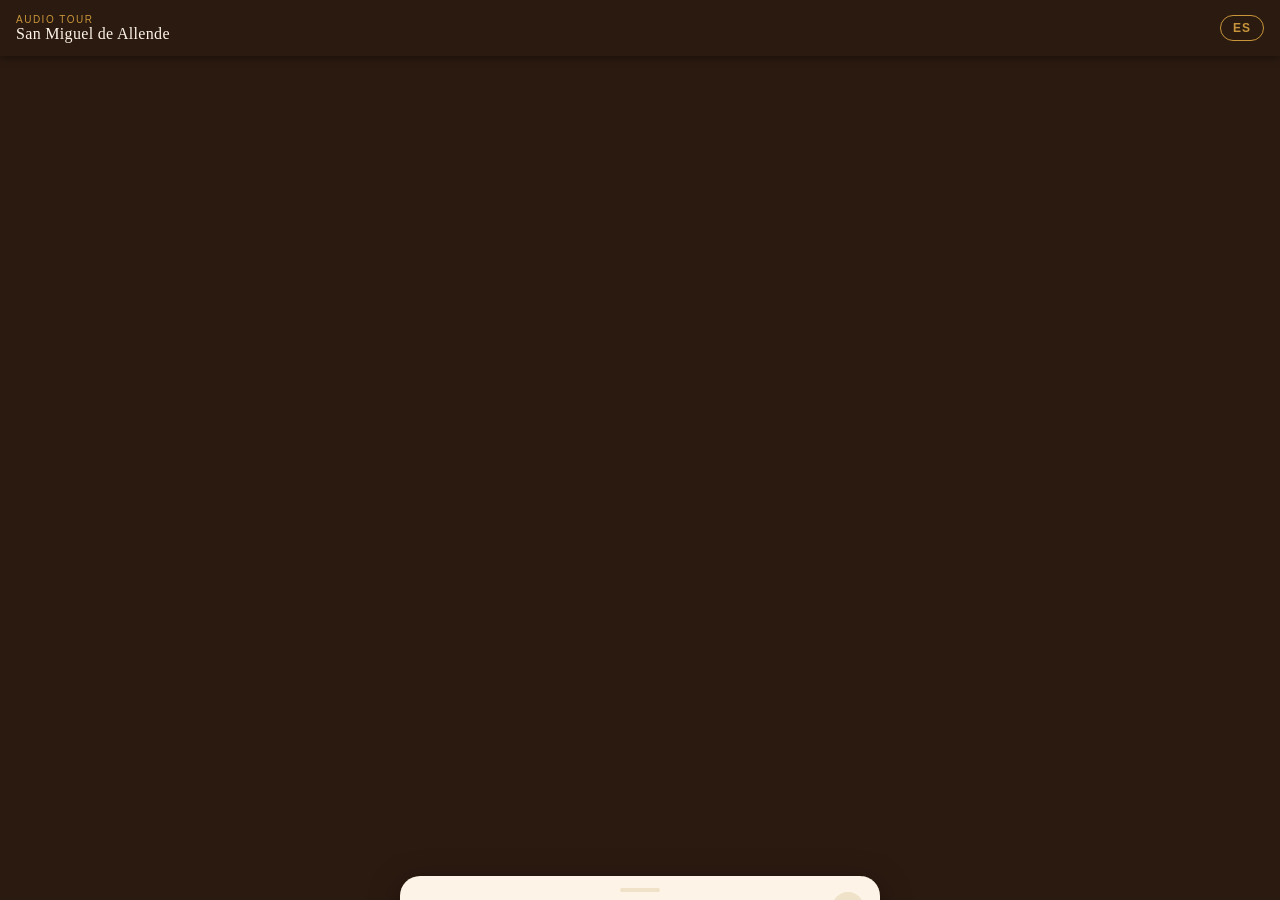
==== index.html @ 324f8713 "'Initial'" ====
<!DOCTYPE html>
<html lang="en">
<head>
  <meta charset="UTF-8" />
  <meta name="viewport" content="width=device-width, initial-scale=1.0" />
  <title>San Miguel de Allende Audio Tour</title>

  <!-- Leaflet map library (free, no API key required) -->
  <link rel="stylesheet" href="https://unpkg.com/leaflet@1.9.4/dist/leaflet.css" />

  <link rel="stylesheet" href="style.css" />
</head>
<body>

  <!-- ── Header ────────────────────────────────────────────────── -->
  <header id="site-header">
    <div id="header-title">
      <span id="header-eyebrow">Audio Tour</span>
      <h1 id="header-name">San Miguel de Allende</h1>
    </div>
    <button id="lang-toggle" aria-label="Switch to Spanish">ES</button>
  </header>

  <!-- ── Map ───────────────────────────────────────────────────── -->
  <div id="map"></div>

  <!-- ── Bottom sheet (slides up when a pin is tapped) ─────────── -->
  <div id="bottom-sheet" aria-hidden="true" role="dialog" aria-label="Stop details">
    <div id="sheet-handle"></div>

    <button id="close-btn" aria-label="Close">&#x2715;</button>

    <div id="sheet-scroll">
      <img id="stop-image" src="" alt="" />

      <div id="stop-info">
        <p id="stop-number"></p>
        <h2 id="stop-name"></h2>
        <p id="stop-description"></p>
      </div>

      <div id="audio-wrap">
        <audio id="audio-player" controls preload="none">
          Your browser does not support audio playback.
        </audio>
      </div>
    </div>
  </div>

  <!-- Overlay to close sheet by tapping outside -->
  <div id="overlay"></div>

  <!-- Tour data -->
  <script src="stops.js"></script>
  <!-- Leaflet map library -->
  <script src="https://unpkg.com/leaflet@1.9.4/dist/leaflet.js"></script>
  <!-- App logic -->
  <script src="app.js"></script>
</body>
</html>
---- style.css ----
/* ─────────────────────────────────────────────────────────────────
   San Miguel de Allende Audio Tour — Stylesheet
   Mobile-first. Warm colonial palette.
───────────────────────────────────────────────────────────────── */

/* ── Custom properties ──────────────────────────────────────── */
:root {
  --terracotta:   #B85C38;
  --terracotta-dk:#8F4228;
  --cream:        #FDF4E7;
  --parchment:    #F0E2C8;
  --stone:        #7A6652;
  --dark:         #2B1A10;
  --gold:         #C8953A;
  --white:        #FFFFFF;

  --header-h:     56px;
  --sheet-radius: 20px;
  --transition:   0.3s ease;
}

/* ── Reset & base ───────────────────────────────────────────── */
*, *::before, *::after {
  box-sizing: border-box;
  margin: 0;
  padding: 0;
}

html, body {
  height: 100%;
  font-family: Georgia, 'Times New Roman', serif;
  background: var(--dark);
  color: var(--dark);
  overflow: hidden; /* prevent body scroll; sheet scrolls internally */
}

/* ── Header ─────────────────────────────────────────────────── */
#site-header {
  position: fixed;
  top: 0;
  left: 0;
  right: 0;
  height: var(--header-h);
  background: var(--dark);
  display: flex;
  align-items: center;
  justify-content: space-between;
  padding: 0 16px;
  z-index: 1000;
  box-shadow: 0 2px 8px rgba(0,0,0,0.4);
}

#header-eyebrow {
  display: block;
  font-family: Arial, Helvetica, sans-serif;
  font-size: 10px;
  letter-spacing: 0.15em;
  text-transform: uppercase;
  color: var(--gold);
}

#header-name {
  font-size: 16px;
  font-weight: normal;
  color: var(--cream);
  letter-spacing: 0.02em;
}

#lang-toggle {
  background: transparent;
  border: 1px solid var(--gold);
  color: var(--gold);
  font-family: Arial, Helvetica, sans-serif;
  font-size: 12px;
  font-weight: bold;
  letter-spacing: 0.08em;
  padding: 5px 12px;
  border-radius: 20px;
  cursor: pointer;
  transition: background var(--transition), color var(--transition);
  flex-shrink: 0;
}

#lang-toggle:hover,
#lang-toggle:focus {
  background: var(--gold);
  color: var(--dark);
  outline: none;
}

/* ── Map ────────────────────────────────────────────────────── */
#map {
  position: fixed;
  top: var(--header-h);
  left: 0;
  right: 0;
  bottom: 0;
  z-index: 1;
}

/* ── Custom map pins ────────────────────────────────────────── */
.stop-pin {
  background: none !important;
  border: none !important;
}

.pin-inner {
  width: 36px;
  height: 36px;
  background: var(--terracotta);
  border: 3px solid var(--white);
  border-radius: 50%;
  display: flex;
  align-items: center;
  justify-content: center;
  font-family: Arial, Helvetica, sans-serif;
  font-size: 14px;
  font-weight: bold;
  color: var(--white);
  box-shadow: 0 2px 8px rgba(0,0,0,0.4);
  cursor: pointer;
  transition: transform 0.15s ease, background 0.15s ease;
}

.pin-inner:hover,
.pin-inner.active {
  transform: scale(1.2);
  background: var(--terracotta-dk);
}

/* ── Overlay (dims map when sheet is open) ──────────────────── */
#overlay {
  position: fixed;
  inset: 0;
  background: rgba(0,0,0,0.35);
  z-index: 50;
  opacity: 0;
  pointer-events: none;
  transition: opacity var(--transition);
}

#overlay.visible {
  opacity: 1;
  pointer-events: auto;
}

/* ── Bottom sheet ───────────────────────────────────────────── */
#bottom-sheet {
  position: fixed;
  left: 0;
  right: 0;
  bottom: 0;
  z-index: 100;
  background: var(--cream);
  border-radius: var(--sheet-radius) var(--sheet-radius) 0 0;
  box-shadow: 0 -4px 24px rgba(0,0,0,0.3);

  /* Hidden state: translated off-screen */
  transform: translateY(100%);
  transition: transform var(--transition);

  /* Max height so it doesn't cover the whole screen */
  max-height: calc(100vh - var(--header-h) - 40px);
  display: flex;
  flex-direction: column;
}

#bottom-sheet.open {
  transform: translateY(0);
}

/* Drag handle visual */
#sheet-handle {
  width: 40px;
  height: 4px;
  background: var(--parchment);
  border-radius: 2px;
  margin: 12px auto 0;
  flex-shrink: 0;
}

/* Close button */
#close-btn {
  position: absolute;
  top: 16px;
  right: 16px;
  background: var(--parchment);
  border: none;
  width: 32px;
  height: 32px;
  border-radius: 50%;
  font-size: 14px;
  color: var(--stone);
  cursor: pointer;
  display: flex;
  align-items: center;
  justify-content: center;
  transition: background var(--transition);
  z-index: 1;
}

#close-btn:hover {
  background: var(--parchment);
  color: var(--dark);
}

/* Scrollable content area */
#sheet-scroll {
  overflow-y: auto;
  -webkit-overflow-scrolling: touch;
  flex: 1;
  padding-bottom: env(safe-area-inset-bottom, 16px);
}

/* Stop photo */
#stop-image {
  width: 100%;
  height: 180px;
  object-fit: cover;
  display: none; /* shown by JS only when src is set */
  background: var(--parchment);
}

/* Text info */
#stop-info {
  padding: 20px 20px 8px;
}

#stop-number {
  font-family: Arial, Helvetica, sans-serif;
  font-size: 11px;
  letter-spacing: 0.12em;
  text-transform: uppercase;
  color: var(--terracotta);
  display: block;
  margin-bottom: 6px;
}

#stop-name {
  font-size: 22px;
  font-weight: normal;
  color: var(--dark);
  line-height: 1.25;
  margin-bottom: 12px;
}

#stop-description {
  font-size: 15px;
  line-height: 1.65;
  color: var(--stone);
}

/* Audio player */
#audio-wrap {
  padding: 16px 20px 20px;
}

#audio-player {
  width: 100%;
  height: 44px;
  border-radius: 8px;
  accent-color: var(--terracotta);
}

/* ── Desktop: constrain sheet width ────────────────────────── */
@media (min-width: 600px) {
  #bottom-sheet {
    left: 50%;
    right: auto;
    width: 480px;
    transform: translateX(-50%) translateY(100%);
    border-radius: var(--sheet-radius);
    bottom: 24px;
    box-shadow: 0 8px 32px rgba(0,0,0,0.35);
  }

  #bottom-sheet.open {
    transform: translateX(-50%) translateY(0);
  }
}

/* ── Leaflet attribution ────────────────────────────────────── */
.leaflet-control-attribution {
  font-size: 10px !important;
}
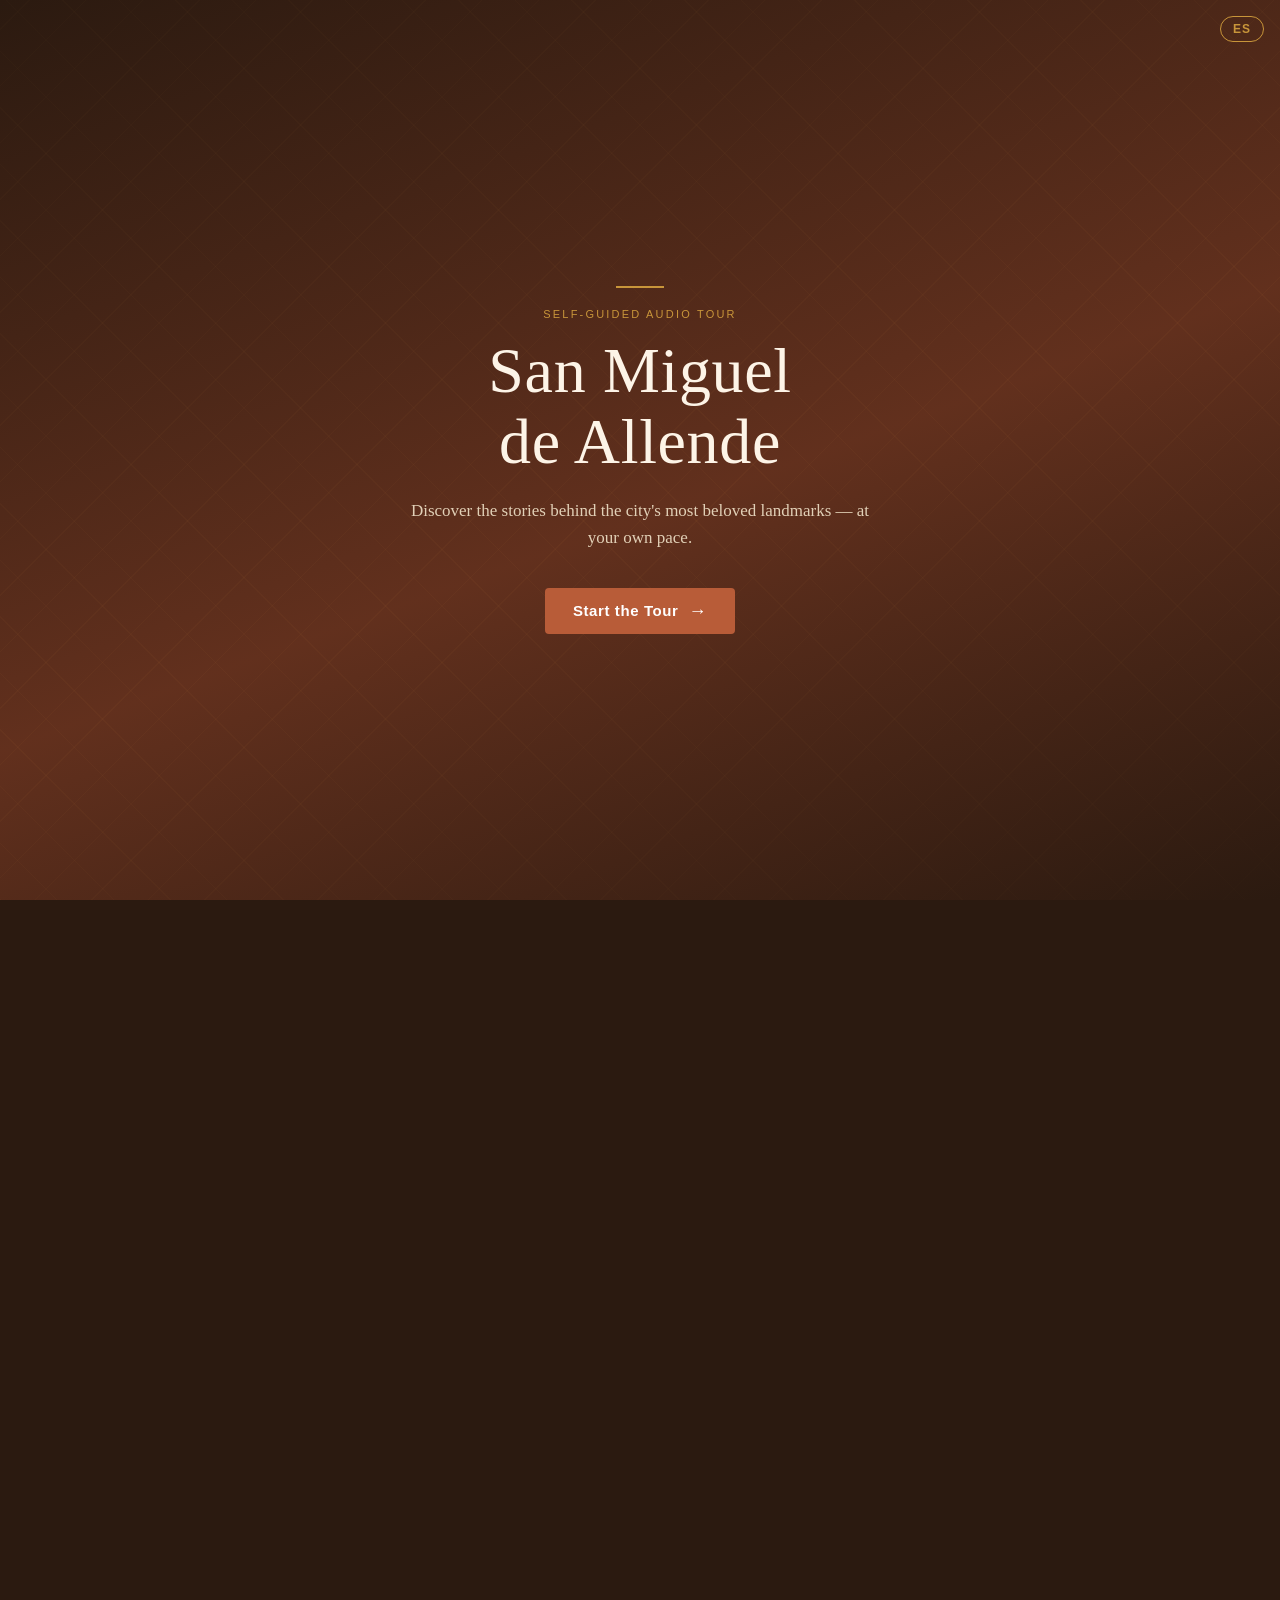
==== commit fce9ad8e: "'Landing page'" ====
--- a/index.html
+++ b/index.html
@@ -4,57 +4,78 @@
   <meta charset="UTF-8" />
   <meta name="viewport" content="width=device-width, initial-scale=1.0" />
   <title>San Miguel de Allende Audio Tour</title>
-
-  <!-- Leaflet map library (free, no API key required) -->
-  <link rel="stylesheet" href="https://unpkg.com/leaflet@1.9.4/dist/leaflet.css" />
-
   <link rel="stylesheet" href="style.css" />
 </head>
-<body>
+<body class="landing">
 
-  <!-- ── Header ────────────────────────────────────────────────── -->
-  <header id="site-header">
-    <div id="header-title">
-      <span id="header-eyebrow">Audio Tour</span>
-      <h1 id="header-name">San Miguel de Allende</h1>
+  <!-- ── Language toggle ──────────────────────────────────────── -->
+  <button id="lang-toggle-landing" aria-label="Switch to Spanish">ES</button>
+
+  <!-- ── Hero ─────────────────────────────────────────────────── -->
+  <section id="hero">
+    <div id="hero-inner">
+      <p class="lp-eyebrow" data-en="Self-Guided Audio Tour" data-es="Audioguía Autoguiada">Self-Guided Audio Tour</p>
+      <h1 id="hero-title">San Miguel<br>de Allende</h1>
+      <p id="hero-tagline"
+         data-en="Discover the stories behind the city's most beloved landmarks — at your own pace."
+         data-es="Descubre las historias detrás de los monumentos más queridos de la ciudad — a tu propio ritmo.">
+        Discover the stories behind the city's most beloved landmarks — at your own pace.
+      </p>
+      <a href="map.html" id="start-btn" class="lp-btn-primary">
+        <span data-en="Start the Tour" data-es="Comenzar el Tour">Start the Tour</span>
+        <span class="btn-arrow">&#8594;</span>
+      </a>
     </div>
-    <button id="lang-toggle" aria-label="Switch to Spanish">ES</button>
-  </header>
+  </section>
 
-  <!-- ── Map ───────────────────────────────────────────────────── -->
-  <div id="map"></div>
+  <!-- ── Stops preview ─────────────────────────────────────────── -->
+  <section id="stops-preview">
+    <p class="lp-eyebrow lp-eyebrow--dark"
+       data-en="Featured Stops" data-es="Paradas Destacadas">Featured Stops</p>
+    <h2 id="preview-heading"
+        data-en="What you'll explore" data-es="Lo que explorarás">What you'll explore</h2>
 
-  <!-- ── Bottom sheet (slides up when a pin is tapped) ─────────── -->
-  <div id="bottom-sheet" aria-hidden="true" role="dialog" aria-label="Stop details">
-    <div id="sheet-handle"></div>
+    <div id="stop-cards"></div>
 
-    <button id="close-btn" aria-label="Close">&#x2715;</button>
+    <a href="map.html" class="lp-btn-secondary">
+      <span data-en="Open the Map" data-es="Abrir el Mapa">Open the Map</span>
+    </a>
+  </section>
 
-    <div id="sheet-scroll">
-      <img id="stop-image" src="" alt="" />
-
-      <div id="stop-info">
-        <p id="stop-number"></p>
-        <h2 id="stop-name"></h2>
-        <p id="stop-description"></p>
+  <!-- ── How it works ──────────────────────────────────────────── -->
+  <section id="how-it-works">
+    <p class="lp-eyebrow"
+       data-en="How It Works" data-es="Cómo Funciona">How It Works</p>
+    <div id="steps">
+      <div class="step">
+        <div class="step-icon">&#128205;</div>
+        <p class="step-text"
+           data-en="Tap any pin on the map" data-es="Toca cualquier pin en el mapa">Tap any pin on the map</p>
       </div>
-
-      <div id="audio-wrap">
-        <audio id="audio-player" controls preload="none">
-          Your browser does not support audio playback.
-        </audio>
+      <div class="step-divider"></div>
+      <div class="step">
+        <div class="step-icon">&#127911;</div>
+        <p class="step-text"
+           data-en="Listen to the audio description" data-es="Escucha la descripción de audio">Listen to the audio description</p>
+      </div>
+      <div class="step-divider"></div>
+      <div class="step">
+        <div class="step-icon">&#127758;</div>
+        <p class="step-text"
+           data-en="Switch between English and Spanish" data-es="Cambia entre inglés y español">Switch between English and Spanish</p>
       </div>
     </div>
-  </div>
+  </section>
 
-  <!-- Overlay to close sheet by tapping outside -->
-  <div id="overlay"></div>
+  <!-- ── Footer ────────────────────────────────────────────────── -->
+  <footer id="lp-footer">
+    <p data-en="San Miguel de Allende, Guanajuato, México"
+       data-es="San Miguel de Allende, Guanajuato, México">
+      San Miguel de Allende, Guanajuato, México
+    </p>
+  </footer>
 
-  <!-- Tour data -->
   <script src="stops.js"></script>
-  <!-- Leaflet map library -->
-  <script src="https://unpkg.com/leaflet@1.9.4/dist/leaflet.js"></script>
-  <!-- App logic -->
-  <script src="app.js"></script>
+  <script src="landing.js"></script>
 </body>
 </html>
--- a/style.css
+++ b/style.css
@@ -283,3 +283,327 @@
 .leaflet-control-attribution {
   font-size: 10px !important;
 }
+
+/* ── Map page: back arrow in header ─────────────────────────── */
+#header-back {
+  color: var(--gold);
+  font-size: 20px;
+  text-decoration: none;
+  padding: 4px 8px 4px 0;
+  line-height: 1;
+  flex-shrink: 0;
+}
+
+#header-back:hover { color: var(--cream); }
+
+
+/* ═════════════════════════════════════════════════════════════════
+   LANDING PAGE  (body.landing)
+   Scrollable, not fixed-layout like the map page.
+═════════════════════════════════════════════════════════════════ */
+body.landing {
+  overflow: auto;
+  background: var(--dark);
+}
+
+/* ── Language toggle (top-right corner) ─────────────────────── */
+#lang-toggle-landing {
+  position: fixed;
+  top: 16px;
+  right: 16px;
+  z-index: 200;
+  background: transparent;
+  border: 1px solid var(--gold);
+  color: var(--gold);
+  font-family: Arial, Helvetica, sans-serif;
+  font-size: 12px;
+  font-weight: bold;
+  letter-spacing: 0.08em;
+  padding: 5px 12px;
+  border-radius: 20px;
+  cursor: pointer;
+  transition: background var(--transition), color var(--transition);
+}
+
+#lang-toggle-landing:hover,
+#lang-toggle-landing:focus {
+  background: var(--gold);
+  color: var(--dark);
+  outline: none;
+}
+
+/* ── Hero section ───────────────────────────────────────────── */
+#hero {
+  min-height: 100svh;
+  background:
+    linear-gradient(
+      160deg,
+      rgba(43, 26, 16, 0.72) 0%,
+      rgba(143, 66, 40, 0.55) 55%,
+      rgba(43, 26, 16, 0.85) 100%
+    ),
+    /* Warm geometric tile pattern in CSS */
+    repeating-linear-gradient(
+      45deg,
+      rgba(200, 149, 58, 0.07) 0px,
+      rgba(200, 149, 58, 0.07) 1px,
+      transparent 1px,
+      transparent 40px
+    ),
+    repeating-linear-gradient(
+      -45deg,
+      rgba(200, 149, 58, 0.07) 0px,
+      rgba(200, 149, 58, 0.07) 1px,
+      transparent 1px,
+      transparent 40px
+    ),
+    var(--dark);
+  display: flex;
+  align-items: center;
+  justify-content: center;
+  padding: 80px 28px 60px;
+  text-align: center;
+}
+
+#hero-inner {
+  max-width: 480px;
+}
+
+/* Decorative top border above eyebrow */
+#hero-inner::before {
+  content: '';
+  display: block;
+  width: 48px;
+  height: 2px;
+  background: var(--gold);
+  margin: 0 auto 20px;
+}
+
+.lp-eyebrow {
+  font-family: Arial, Helvetica, sans-serif;
+  font-size: 11px;
+  letter-spacing: 0.2em;
+  text-transform: uppercase;
+  color: var(--gold);
+  margin-bottom: 16px;
+}
+
+.lp-eyebrow--dark {
+  color: var(--terracotta);
+}
+
+#hero-title {
+  font-size: clamp(40px, 10vw, 64px);
+  font-weight: normal;
+  color: var(--cream);
+  line-height: 1.1;
+  letter-spacing: 0.01em;
+  margin-bottom: 20px;
+}
+
+#hero-tagline {
+  font-size: 17px;
+  color: var(--parchment);
+  line-height: 1.6;
+  margin-bottom: 36px;
+  opacity: 0.9;
+}
+
+/* ── CTA buttons ────────────────────────────────────────────── */
+.lp-btn-primary {
+  display: inline-flex;
+  align-items: center;
+  gap: 10px;
+  background: var(--terracotta);
+  color: var(--white);
+  text-decoration: none;
+  font-family: Arial, Helvetica, sans-serif;
+  font-size: 15px;
+  font-weight: bold;
+  letter-spacing: 0.04em;
+  padding: 14px 28px;
+  border-radius: 4px;
+  transition: background var(--transition), transform 0.15s ease;
+}
+
+.lp-btn-primary:hover,
+.lp-btn-primary:focus {
+  background: var(--terracotta-dk);
+  transform: translateY(-1px);
+  outline: none;
+}
+
+.btn-arrow {
+  font-size: 18px;
+  line-height: 1;
+}
+
+.lp-btn-secondary {
+  display: inline-block;
+  margin-top: 40px;
+  color: var(--terracotta);
+  text-decoration: none;
+  font-family: Arial, Helvetica, sans-serif;
+  font-size: 14px;
+  font-weight: bold;
+  letter-spacing: 0.06em;
+  text-transform: uppercase;
+  border-bottom: 1px solid var(--terracotta);
+  padding-bottom: 2px;
+  transition: color var(--transition), border-color var(--transition);
+}
+
+.lp-btn-secondary:hover {
+  color: var(--terracotta-dk);
+  border-color: var(--terracotta-dk);
+}
+
+/* ── Stops preview section ──────────────────────────────────── */
+#stops-preview {
+  background: var(--cream);
+  padding: 64px 24px 56px;
+  text-align: center;
+}
+
+#preview-heading {
+  font-size: 28px;
+  font-weight: normal;
+  color: var(--dark);
+  margin-bottom: 40px;
+}
+
+#stop-cards {
+  display: flex;
+  flex-direction: column;
+  gap: 16px;
+  max-width: 560px;
+  margin: 0 auto;
+  text-align: left;
+}
+
+.stop-card {
+  display: flex;
+  gap: 16px;
+  align-items: flex-start;
+  background: var(--white);
+  border: 1px solid var(--parchment);
+  border-radius: 8px;
+  padding: 18px 20px;
+}
+
+.card-num {
+  width: 36px;
+  height: 36px;
+  background: var(--terracotta);
+  color: var(--white);
+  border-radius: 50%;
+  display: flex;
+  align-items: center;
+  justify-content: center;
+  font-family: Arial, Helvetica, sans-serif;
+  font-size: 14px;
+  font-weight: bold;
+  flex-shrink: 0;
+}
+
+.card-name {
+  font-size: 16px;
+  font-weight: normal;
+  color: var(--dark);
+  margin-bottom: 6px;
+}
+
+.card-desc {
+  font-size: 14px;
+  color: var(--stone);
+  line-height: 1.5;
+}
+
+/* ── How it works ───────────────────────────────────────────── */
+#how-it-works {
+  background: var(--dark);
+  padding: 64px 24px 60px;
+  text-align: center;
+}
+
+#how-it-works .lp-eyebrow {
+  margin-bottom: 32px;
+}
+
+#steps {
+  display: flex;
+  flex-direction: column;
+  align-items: center;
+  gap: 0;
+  max-width: 320px;
+  margin: 0 auto;
+}
+
+.step {
+  display: flex;
+  flex-direction: column;
+  align-items: center;
+  gap: 10px;
+}
+
+.step-icon {
+  font-size: 28px;
+  line-height: 1;
+}
+
+.step-text {
+  font-size: 15px;
+  color: var(--parchment);
+  line-height: 1.4;
+}
+
+.step-divider {
+  width: 1px;
+  height: 32px;
+  background: var(--stone);
+  margin: 8px 0;
+}
+
+/* ── Footer ─────────────────────────────────────────────────── */
+#lp-footer {
+  background: var(--dark);
+  border-top: 1px solid rgba(200, 149, 58, 0.2);
+  padding: 20px 24px;
+  text-align: center;
+  font-family: Arial, Helvetica, sans-serif;
+  font-size: 12px;
+  letter-spacing: 0.06em;
+  color: var(--stone);
+}
+
+/* ── Desktop layout for landing page ────────────────────────── */
+@media (min-width: 600px) {
+  #stop-cards {
+    flex-direction: row;
+    flex-wrap: wrap;
+    justify-content: center;
+  }
+
+  .stop-card {
+    flex: 1 1 240px;
+    max-width: 260px;
+    flex-direction: column;
+    gap: 12px;
+  }
+
+  #steps {
+    flex-direction: row;
+    max-width: 600px;
+    align-items: center;
+  }
+
+  .step-divider {
+    width: 40px;
+    height: 1px;
+    margin: 0 8px;
+  }
+
+  .step {
+    flex: 1;
+  }
+}
